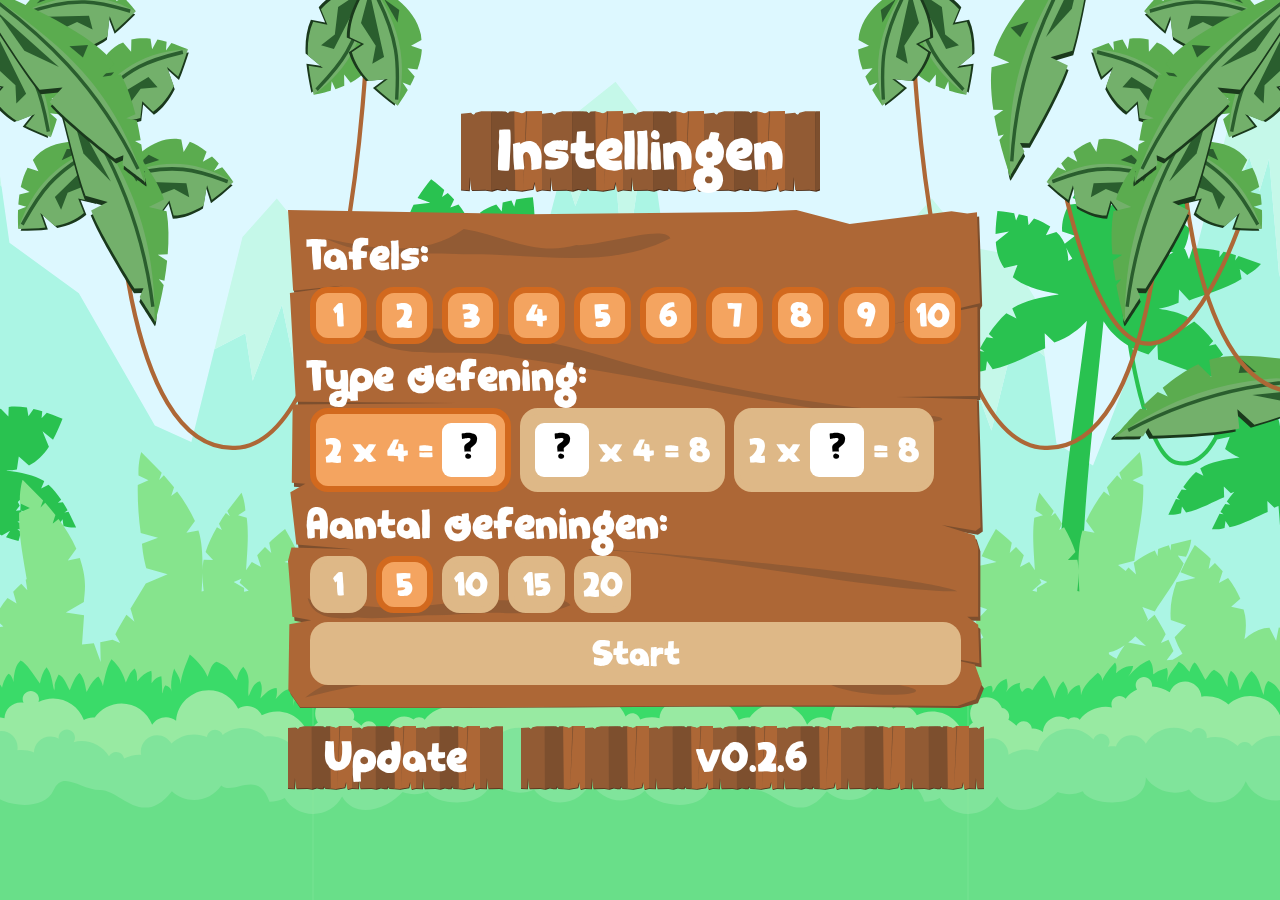
==== index.html @ 84a5b4cf "organized the project" ====
<!DOCTYPE html>
<html manifest = "/cache.manifest">
    <head>
        <title>Rekenoefeningen</title>
        
        <!-- manifest inclusion -->
        <link rel="manifest" href="/manifest.json"/>

        <!-- icons inclusion -->
        <link rel="shortcut icon" type="image/x-icon" sizes="32x32" href="/images/favicon.ico"/>
        <link rel="shortcut icon" type="image/png" sizes="512x512" href="/images/icon512x512.png"/>
        <link rel="apple-touch-icon" type="image/png" sizes="512x512" href="/icons/icon512x512.png"/>
        
        <meta http-equiv="refresh" content="0; url=html/multiplication/settings.html" />
    </head>
</html>
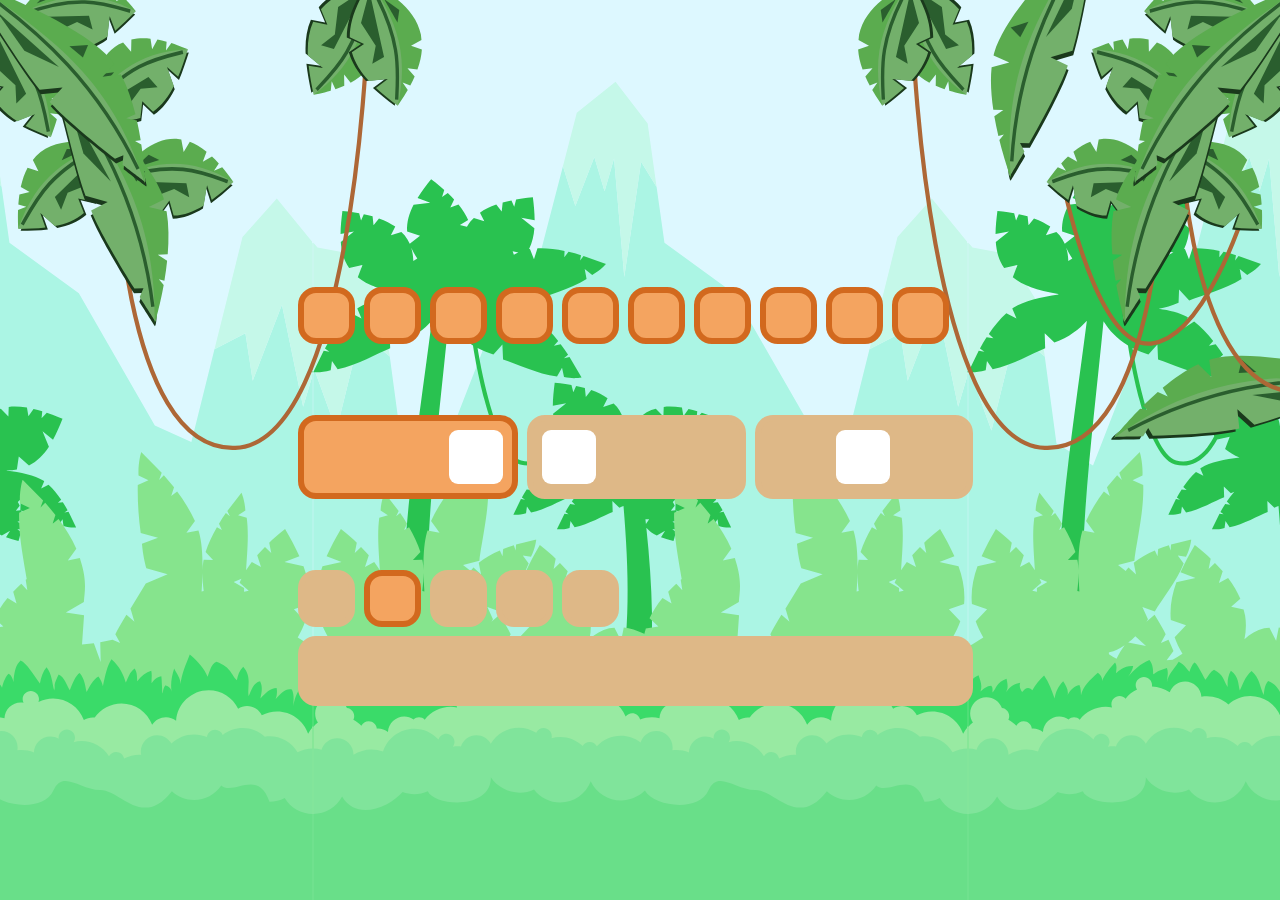
==== commit 1d5d444c: "fixed huge screwup" ====
--- a/index.html
+++ b/index.html
@@ -1,15 +1,16 @@
 <!DOCTYPE html>
-<html manifest = "/cache.manifest">
+<html manifest = "cache.manifest">
     <head>
         <title>Rekenoefeningen</title>
         
         <!-- manifest inclusion -->
-        <link rel="manifest" href="/manifest.json"/>
+        <link rel="manifest" href="manifest.json"/>
+        <base href = "mathexercises">
 
         <!-- icons inclusion -->
-        <link rel="shortcut icon" type="image/x-icon" sizes="32x32" href="/images/favicon.ico"/>
-        <link rel="shortcut icon" type="image/png" sizes="512x512" href="/images/icon512x512.png"/>
-        <link rel="apple-touch-icon" type="image/png" sizes="512x512" href="/icons/icon512x512.png"/>
+        <link rel="shortcut icon" type="image/x-icon" sizes="32x32" href="images/favicon.ico"/>
+        <link rel="shortcut icon" type="image/png" sizes="512x512" href="images/icon512x512.png"/>
+        <link rel="apple-touch-icon" type="image/png" sizes="512x512" href="images/icon512x512.png"/>
         
         <meta http-equiv="refresh" content="0; url=html/multiplication/settings.html" />
     </head>
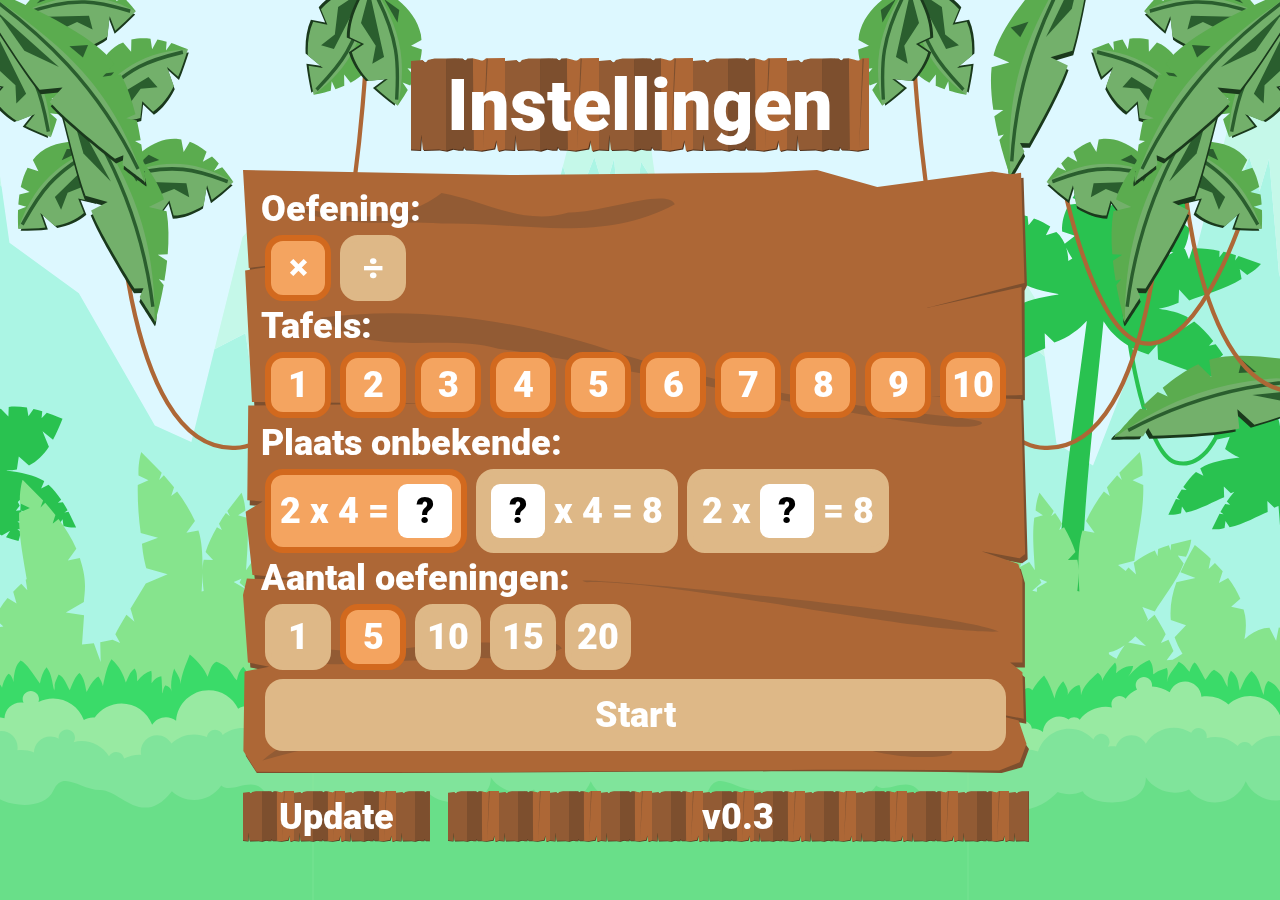
==== commit e2455313: "added division operator" ====
--- a/index.html
+++ b/index.html
@@ -12,6 +12,6 @@
         <link rel="shortcut icon" type="image/png" sizes="512x512" href="images/icon512x512.png"/>
         <link rel="apple-touch-icon" type="image/png" sizes="512x512" href="images/icon512x512.png"/>
         
-        <meta http-equiv="refresh" content="0; url=html/multiplication/settings.html" />
+        <meta http-equiv="refresh" content="0; url=html/settings.html" />
     </head>
 </html>
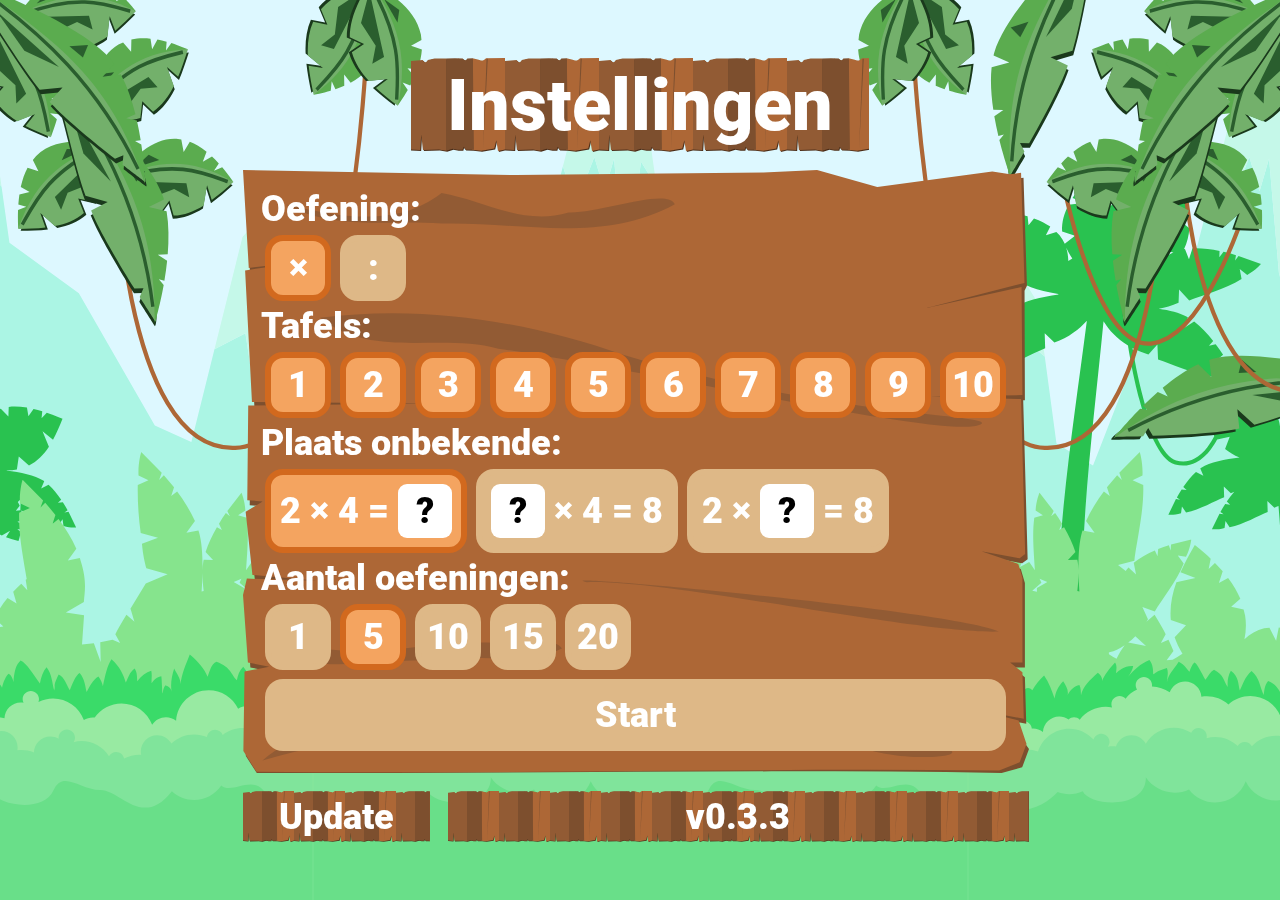
==== commit ecc79e52: "added google analytics tracking" ====
--- a/index.html
+++ b/index.html
@@ -1,6 +1,16 @@
 <!DOCTYPE html>
 <html manifest = "cache.manifest">
     <head>
+        <!-- Global Site Tag (gtag.js) - Google Analytics -->
+        <script async src="https://www.googletagmanager.com/gtag/js?id=UA-51377216-6"></script>
+        <script>
+            window.dataLayer = window.dataLayer || [];
+            function gtag(){dataLayer.push(arguments)};
+            gtag('js', new Date());
+
+            gtag('config', 'UA-51377216-6');
+        </script>
+
         <title>Rekenoefeningen</title>
         
         <!-- manifest inclusion -->
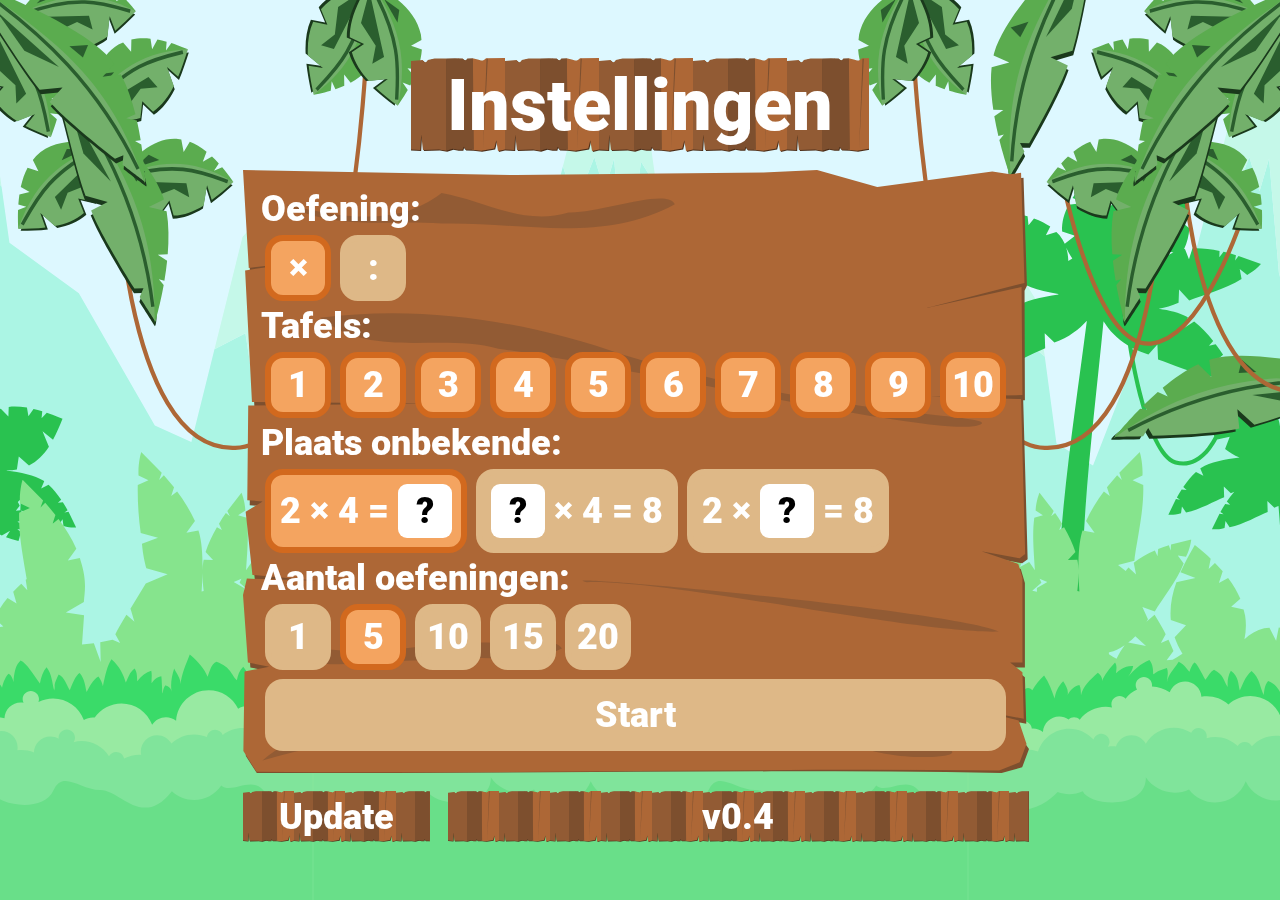
==== commit 9c7b3cc1: "removed base href" ====
--- a/index.html
+++ b/index.html
@@ -15,7 +15,6 @@
         
         <!-- manifest inclusion -->
         <link rel="manifest" href="manifest.json"/>
-        <base href = "mathexercises">
 
         <!-- icons inclusion -->
         <link rel="shortcut icon" type="image/x-icon" sizes="32x32" href="images/favicon.ico"/>
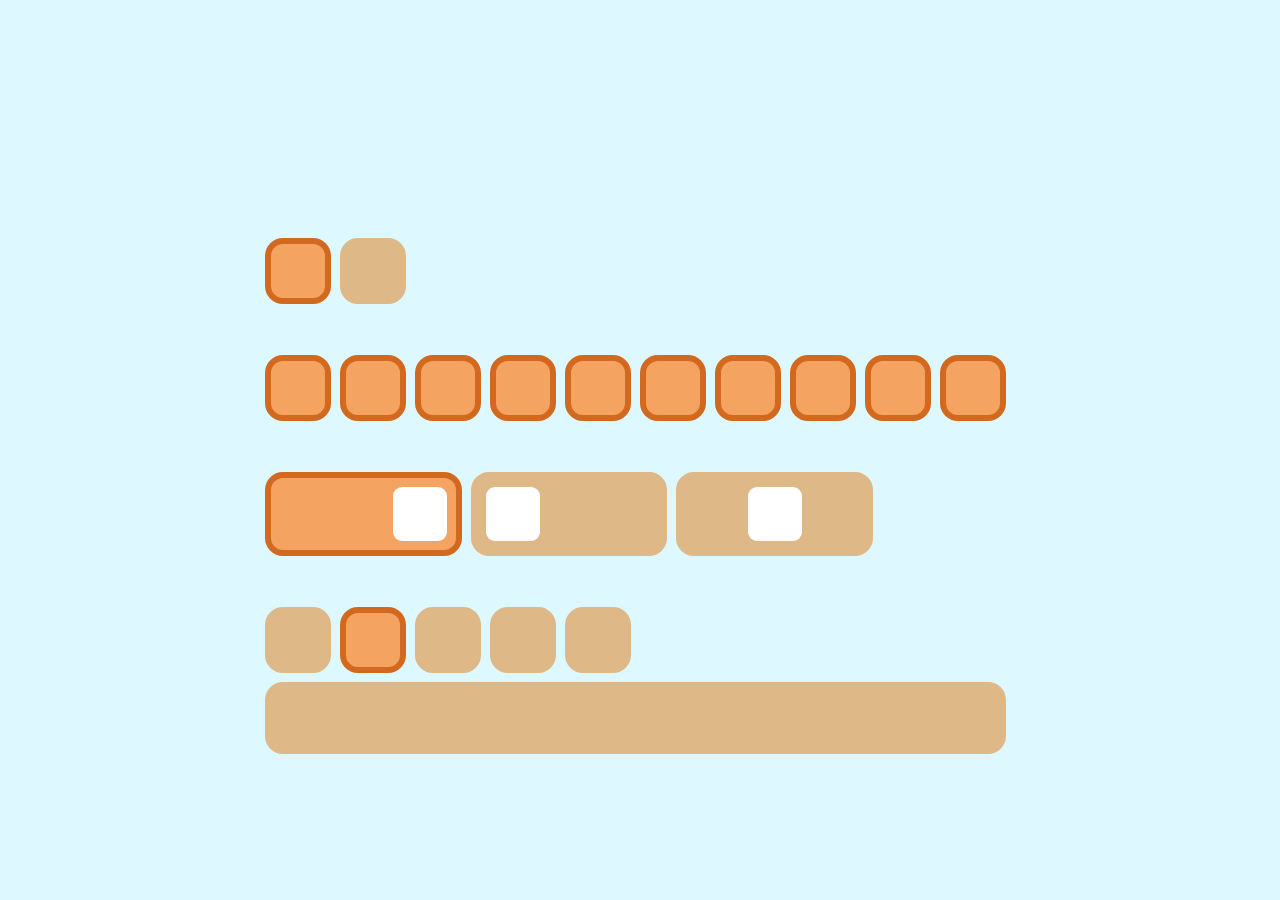
==== commit 96a9e2a5: "updated with service workers" ====
--- a/index.html
+++ b/index.html
@@ -23,4 +23,7 @@
         
         <meta http-equiv="refresh" content="0; url=html/settings.html" />
     </head>
+    <body>
+        <script src = 'scripts/serviceworkerinit.js'></script>
+    </body>
 </html>
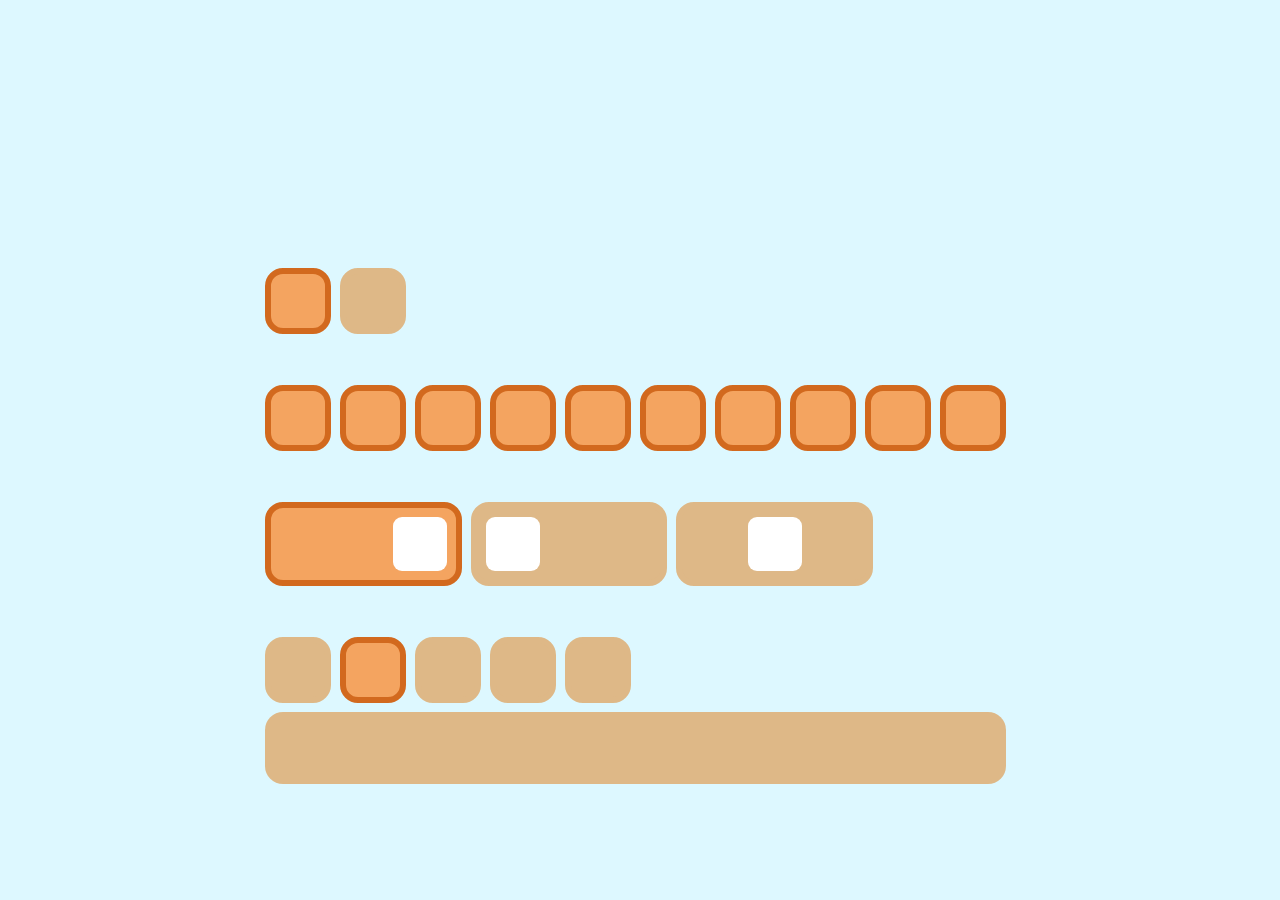
==== commit 96f0490f: "updated location of manifest etc" ====
--- a/index.html
+++ b/index.html
@@ -1,5 +1,5 @@
 <!DOCTYPE html>
-<html manifest = "cache.manifest">
+<html lang = "nl">
     <head>
         <!-- Global Site Tag (gtag.js) - Google Analytics -->
         <script async src="https://www.googletagmanager.com/gtag/js?id=UA-51377216-6"></script>
